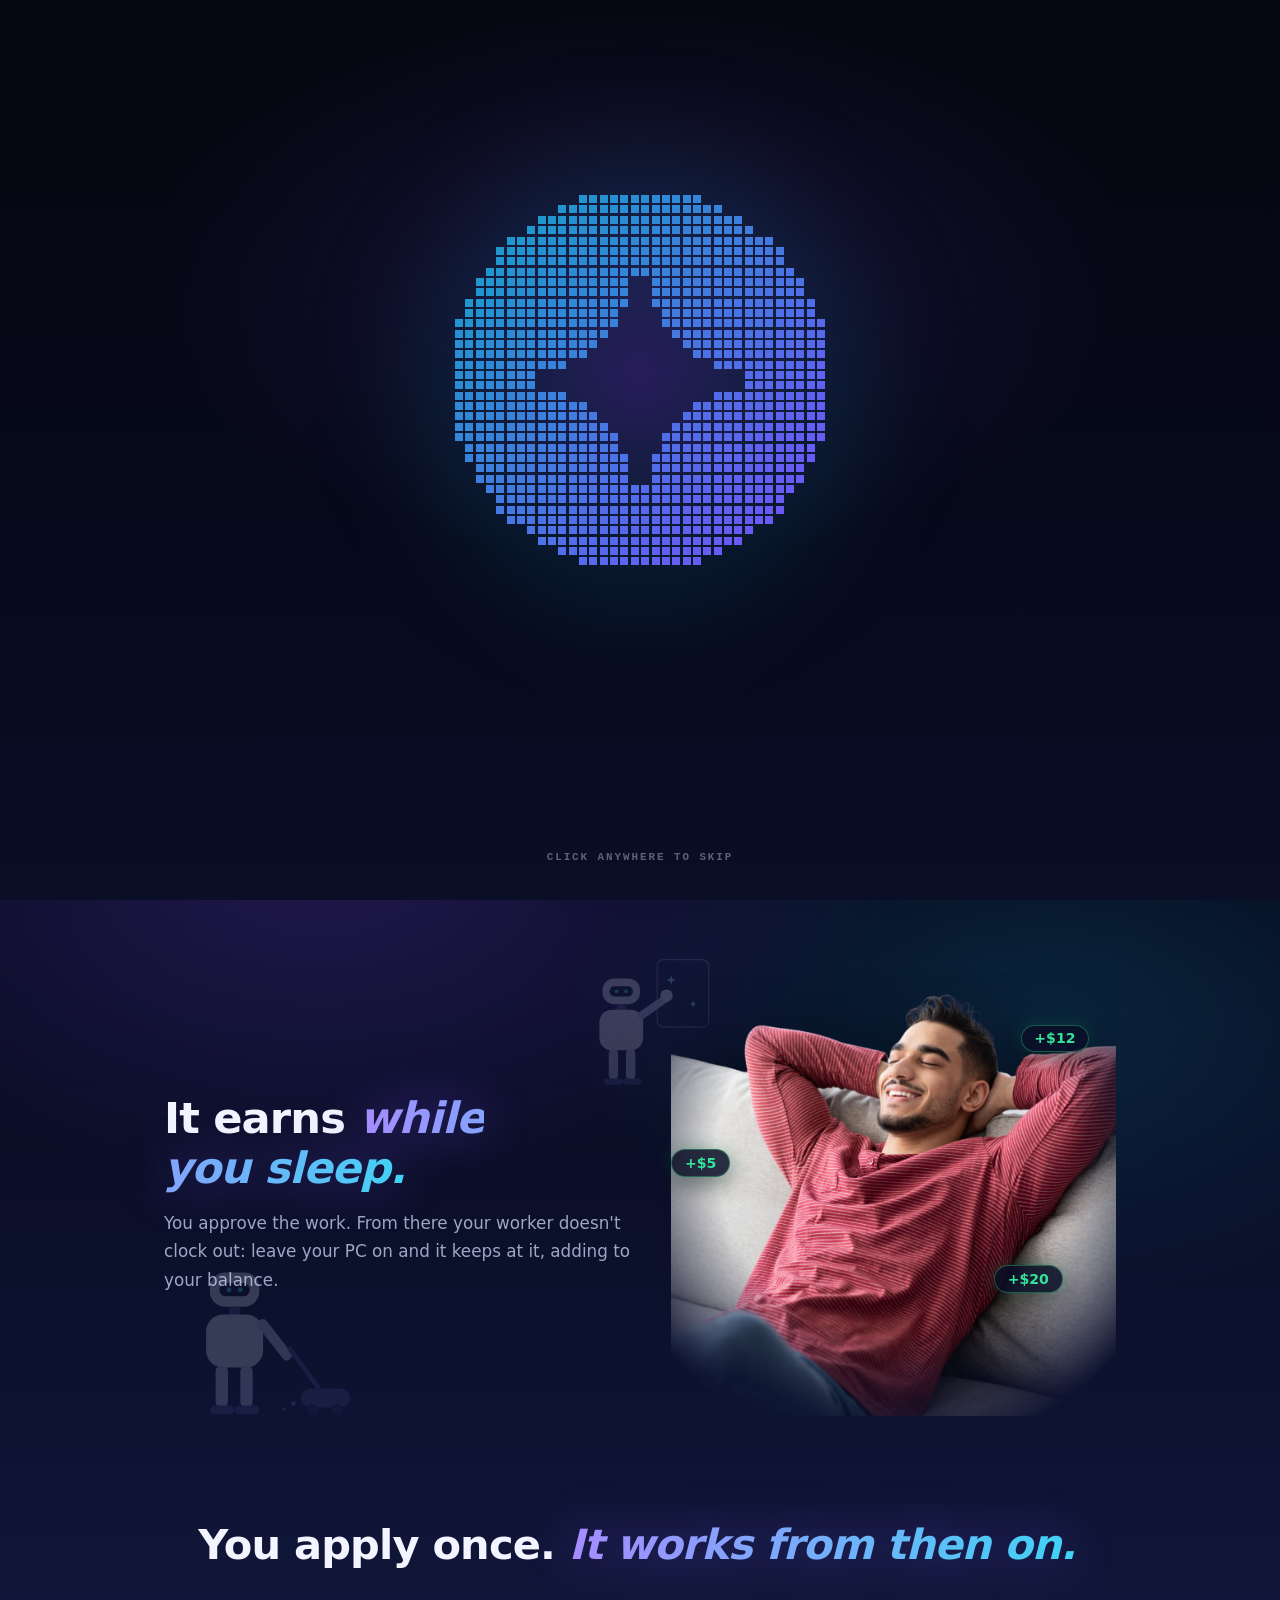
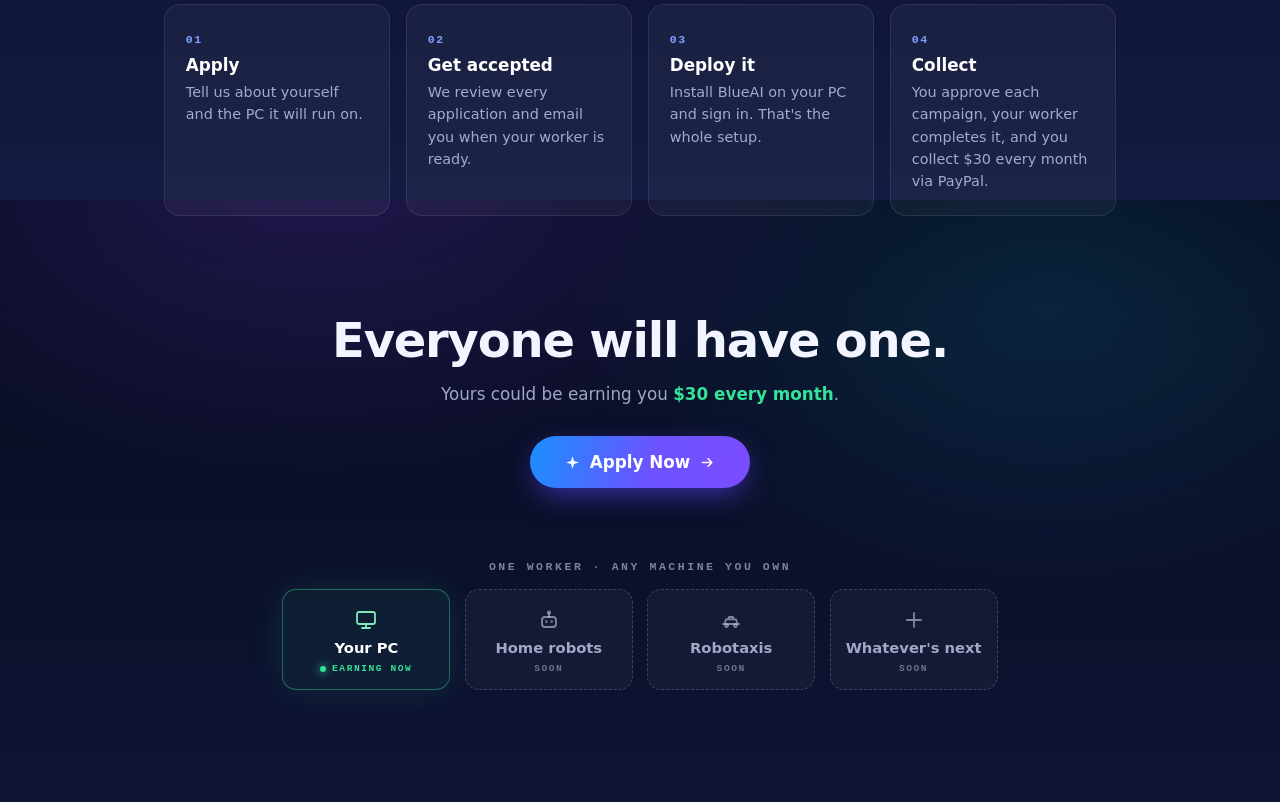
==== index.html @ 8553acde "﻿creator-brand: Version B homepage mock (The AI You Own) Single-file mock for the futuristic creator" ====
<!doctype html>
<html lang="en">
<head>
<meta charset="utf-8">
<meta name="viewport" content="width=device-width, initial-scale=1">
<title>The AI You Own</title>
<style>
  :root {
    --void: #05060f;
    --sky-top: #070a1e;
    --sky-mid: #0d1230;
    --sky-low: #141b42;
    --ink-inverse: #f2f5ff;
    --dim: rgba(214, 224, 255, 0.72);
    --mint: #34e39a;
    --iris: #7b4cff;
    --cyan: #0ea4c5;
    --grad-bright: linear-gradient(92deg, #a78bff 0%, #3fd4f5 100%);
    --cta-grad: linear-gradient(105deg, #1a90ff 0%, #6b53ff 55%, #7b4cff 100%);
    --mono: "Cascadia Code", Consolas, ui-monospace, monospace;
  }
  * { box-sizing: border-box; }
  html, body { height: 100%; }
  body {
    margin: 0;
    background:
      radial-gradient(900px 500px at 25% -5%, rgba(123, 76, 255, 0.22), transparent 65%),
      radial-gradient(800px 480px at 82% 12%, rgba(14, 164, 197, 0.16), transparent 60%),
      linear-gradient(180deg, var(--sky-top) 0%, var(--sky-mid) 55%, var(--sky-low) 100%);
    color: var(--ink-inverse);
    font-family: "Segoe UI", system-ui, -apple-system, sans-serif;
    min-height: 100vh;
    overflow-x: hidden;
  }
  body:not(.revealed) { overflow: hidden; }

  /* twinkling stars */
  .star {
    position: fixed; border-radius: 50%;
    background: #cdd8ff; opacity: 0.5;
    animation: twinkle 3.4s ease-in-out infinite;
  }
  @keyframes twinkle { 0%,100% { opacity: 0.15; } 50% { opacity: 0.65; } }

  main {
    position: relative;
    max-width: 1100px;
    margin: 0 auto;
    padding: 3.5rem 1.5rem 0;
    text-align: center;
  }

  h1 {
    font-size: clamp(2.4rem, 5vw, 3.9rem);
    font-weight: 800;
    letter-spacing: -0.03em;
    line-height: 1.12;
    max-width: 820px;
    margin: 0 auto 1.25rem;
    text-wrap: balance;
  }
  .grad {
    font-style: italic;
    padding-right: 0.15em;
    background: var(--grad-bright);
    -webkit-background-clip: text; background-clip: text; color: transparent;
    filter: drop-shadow(0 0 24px rgba(123, 76, 255, 0.45));
  }
  .sub {
    font-size: 1.15rem;
    line-height: 1.65;
    color: var(--dim);
    max-width: 640px;
    margin: 0 auto 2.2rem;
  }
  .sub b { color: var(--ink-inverse); font-weight: 650; }

  .btn {
    font: inherit; font-weight: 700; font-size: 1.05rem;
    color: #fff;
    background: var(--cta-grad);
    border: none; border-radius: 999px;
    padding: 1rem 2.2rem;
    cursor: pointer;
    display: inline-flex; align-items: center; gap: 0.6rem;
    box-shadow: 0 10px 30px -6px rgba(95, 70, 255, 0.65);
    transition: transform 0.18s ease, box-shadow 0.18s ease;
  }
  .btn:hover { transform: translateY(-2px); box-shadow: 0 18px 40px -8px rgba(95, 70, 255, 0.75); }
  .btn:focus-visible { outline: 2px solid #a78bff; outline-offset: 3px; }

  /* ---------------- scene: desk + PC, centered ---------------- */
  .scene {
    position: relative;
    width: min(980px, 96vw);
    height: 470px;
    margin: 1.6rem auto 0;
  }
  .scene::after {
    content: "";
    position: absolute; left: 50%; bottom: -30px;
    transform: translateX(-50%);
    width: 70%; height: 130px;
    background: radial-gradient(50% 100% at 50% 0%, rgba(123, 76, 255, 0.18), transparent 75%);
    pointer-events: none;
  }

  .desk { position: absolute; left: 50%; margin-left: -235px; bottom: 20px; height: 134px; width: 470px; z-index: 2; }
  .desk-top {
    height: 16px; border-radius: 8px;
    background: linear-gradient(180deg, #2c3468, #1b2148);
    border-top: 1px solid rgba(180, 196, 255, 0.35);
    box-shadow: 0 18px 40px -12px rgba(0, 0, 0, 0.6);
  }
  .desk-leg {
    position: absolute; top: 16px; width: 12px; height: 118px;
    background: linear-gradient(180deg, #232a55, #161c3e);
    border-radius: 0 0 5px 5px;
  }
  .desk-leg.l { left: 26px; }
  .desk-leg.r { right: 26px; }

  /* laptop, seen from behind: the lid faces us, the screen faces the worker */
  .laptop { position: absolute; left: 50%; margin-left: -150px; bottom: 150px; width: 300px; z-index: 3; }
  .lap-lid {
    position: relative;
    width: 300px; height: 170px;
    display: flex; align-items: center; justify-content: center;
    background: linear-gradient(180deg, #39427e, #20264f);
    border: 2px solid rgba(120, 135, 220, 0.35);
    border-bottom: none;
    border-radius: 18px 18px 4px 4px;
    /* screen light leaking around the lid from the side the worker sees */
    box-shadow:
      0 -12px 44px rgba(63, 212, 245, 0.16),
      0 0 90px rgba(123, 76, 255, 0.22),
      0 14px 30px -10px rgba(0, 0, 0, 0.55);
  }
  .lap-lid svg { filter: drop-shadow(0 0 16px rgba(123, 76, 255, 0.6)); opacity: 0.95; }
  .lap-base {
    width: 320px; height: 12px; margin-left: -10px;
    background: linear-gradient(180deg, #333c72, #1e2450);
    border-radius: 3px 3px 14px 14px;
    box-shadow: 0 14px 30px -10px rgba(0, 0, 0, 0.65);
  }

  .dot {
    width: 7px; height: 7px; border-radius: 50%; background: var(--mint);
    box-shadow: 0 0 8px var(--mint);
    animation: pulse 1.6s ease-in-out infinite;
  }
  @keyframes pulse { 0%,100% { opacity: 1; } 50% { opacity: 0.3; } }

  /* ---- floaters: the work drifts up from behind the lid ---- */
  .floaters {
    position: absolute; left: calc(50% - 255px); bottom: 330px; width: 235px; z-index: 6;
    opacity: 0; transition: opacity 0.6s ease 0.25s;
  }
  body.revealed .floaters { opacity: 1; }
  .task-float {
    display: flex; align-items: center; justify-content: space-between; gap: 0.6rem;
    background: rgba(13, 18, 48, 0.82);
    border: 1px solid rgba(255, 255, 255, 0.14);
    border-radius: 999px;
    padding: 0.5rem 0.95rem;
    font-size: 0.82rem;
    min-height: 38px;
    backdrop-filter: blur(6px);
    box-shadow: 0 12px 34px rgba(0, 0, 0, 0.45);
  }
  .task-float:empty { opacity: 0; }
  .task-float .lbl { display: flex; align-items: center; gap: 0.45rem; color: #dbe4ff; font-weight: 600; white-space: nowrap; }
  .task-float .lbl .tick { color: var(--mint); font-weight: 800; }
  .task-float .pay { color: var(--mint); font-weight: 800; font-variant-numeric: tabular-nums; }
  .task-float .bar { flex: 1; height: 4px; border-radius: 999px; background: rgba(255, 255, 255, 0.1); overflow: hidden; }
  .task-float .bar > i { display: block; height: 100%; width: 0%; background: var(--grad-bright); border-radius: 999px; transition: width 0.18s linear; }
  .task-float.toast {
    position: absolute; left: 0; right: 0; bottom: 52px;
    animation: floatUp 2.4s cubic-bezier(0.25, 0.6, 0.3, 1) forwards;
  }
  @keyframes floatUp {
    0% { opacity: 0; transform: translateY(12px); }
    12% { opacity: 1; transform: translateY(0); }
    60% { opacity: 0.9; }
    100% { opacity: 0; transform: translateY(-84px); }
  }
  @media (prefers-reduced-motion: reduce) { .task-float.toast { animation: none; } }

  /* earnings pill, floats at the PC's shoulder */
  .earnings {
    position: absolute; left: calc(50% + 185px); top: 22px; z-index: 5;
    display: flex; align-items: center; gap: 0.6rem;
    background: #ffffff;
    border-radius: 999px;
    padding: 0.55rem 1.2rem 0.55rem 0.65rem;
    box-shadow: 0 18px 50px -12px rgba(0, 0, 0, 0.65), 0 0 40px rgba(52, 227, 154, 0.25);
  }
  .earnings .coin {
    width: 32px; height: 32px; border-radius: 50%;
    background: rgba(18, 183, 106, 0.14); color: #0f9d58;
    display: flex; align-items: center; justify-content: center;
    font-weight: 800;
  }
  .earnings .label { font-family: var(--mono); font-size: 0.56rem; font-weight: 700; letter-spacing: 0.12em; text-transform: uppercase; color: #7a8496; }
  .earnings .amount { font-size: 1.2rem; font-weight: 800; color: #0f9d58; font-variant-numeric: tabular-nums; }
  .earnings.bump { animation: bump 0.35s ease; }
  @keyframes bump { 40% { transform: scale(1.09); } }

  .chip {
    position: absolute; z-index: 5;
    font-weight: 800; font-size: 0.9rem; color: var(--mint);
    text-shadow: 0 0 12px rgba(52, 227, 154, 0.6);
    pointer-events: none;
    transition: transform 0.7s cubic-bezier(0.3, 0.7, 0.4, 1), opacity 0.7s ease;
  }


  @media (max-width: 880px) {
    .scene { transform: scale(0.62); transform-origin: top center; height: 330px; }
  }

  /* ---------------- the worker: a robot at its station ----------------
     Dormant until the intro's core docks into its chest socket; then the eyes
     light, the chest emblem appears, and it runs the PC in front of it. */
  .bot {
    position: absolute; left: 50%; margin-left: -170px; bottom: 22px; width: 340px; z-index: 1;
    filter: drop-shadow(0 16px 36px rgba(0, 0, 0, 0.5)) drop-shadow(0 0 26px rgba(63, 212, 245, 0.1));
  }
  .bot svg { display: block; width: 100%; height: auto; }
  .bot .eye { opacity: 0.12; transition: opacity 0.5s ease; }
  .bot .emblem {
    opacity: 0; transform: scale(0.6);
    transform-box: fill-box; transform-origin: center;
    transition: opacity 0.5s ease 0.15s, transform 0.5s ease 0.15s;
  }
  .bot.awake .eye { opacity: 1; filter: drop-shadow(0 0 6px rgba(63, 212, 245, 0.9)); }
  .bot.awake .emblem { opacity: 1; transform: scale(1); }
  .bot.awake .eyes {
    transform-box: fill-box; transform-origin: center;
    animation: blink 5.2s ease-in-out infinite;
  }
  @keyframes blink { 0%, 93%, 100% { transform: scaleY(1); } 95.5% { transform: scaleY(0.12); } 98% { transform: scaleY(1); } }
  body.revealed .bot { animation: botBob 4.5s ease-in-out infinite; }
  @keyframes botBob { 0%, 100% { transform: translateY(0); } 50% { transform: translateY(-5px); } }

  /* ---------------- fleet: the asset slots ----------------
     One live slot (the PC, earning) and dashed empty slots. The dashes are the
     vision: sockets this same worker plugs into next. */
  .fleet { max-width: 1000px; margin: 0 auto; padding: 0 1.5rem 7rem; text-align: center; }
  .fleet-label {
    font-family: var(--mono);
    font-size: 0.72rem; font-weight: 600;
    letter-spacing: 0.22em; text-transform: uppercase;
    color: rgba(214, 224, 255, 0.55);
    margin: 0 0 1rem;
  }
  .fleet-row {
    display: flex; flex-wrap: wrap; justify-content: center; gap: 0.9rem;
  }
  .slot {
    display: flex; flex-direction: column; align-items: center; gap: 0.45rem;
    width: 168px; padding: 1.1rem 0.8rem 0.95rem;
    border-radius: 14px;
    background: rgba(255, 255, 255, 0.035);
    border: 1px dashed rgba(255, 255, 255, 0.18);
  }
  .slot svg { color: rgba(214, 224, 255, 0.55); }
  .slot-name { font-size: 0.92rem; font-weight: 700; color: var(--dim); }
  .slot-tag {
    font-family: var(--mono); font-size: 0.6rem; font-weight: 700;
    letter-spacing: 0.16em; text-transform: uppercase;
    color: rgba(214, 224, 255, 0.45);
    display: inline-flex; align-items: center; gap: 0.35rem;
  }
  .slot.live {
    border: 1px solid rgba(52, 227, 154, 0.4);
    background: rgba(52, 227, 154, 0.06);
    box-shadow: 0 0 34px rgba(52, 227, 154, 0.12);
  }
  .slot.live svg { color: #7fe9bd; }
  .slot.live .slot-name { color: #fff; }
  .slot.live .slot-tag { color: var(--mint); }
  .tick-dot {
    display: inline-block; width: 6px; height: 6px; border-radius: 50%;
    background: var(--mint); box-shadow: 0 0 8px var(--mint);
  }

  /* ---------------- boot intro: the agent is born, then docks into the PC ----------------
     An opaque backdrop hides the page; the pixel logo (Arpit's boot.js port) assembles
     huge in the viewport as THE AGENT, introduces itself, then flies down and shrinks
     into the laptop screen while the backdrop dissolves to reveal the scene. */
  .backdrop {
    position: fixed; inset: 0; z-index: 70; pointer-events: none;
    background:
      radial-gradient(700px 420px at 50% 30%, rgba(123, 76, 255, 0.14), transparent 70%),
      linear-gradient(180deg, var(--void) 0%, #070a1c 60%, #0a0e26 100%);
    transition: opacity 1s ease;
  }
  .backdrop.gone { opacity: 0; }
  body.revealed .backdrop { display: none; }

  #core-cv {
    /* width/height 100% is load-bearing: without it the canvas renders at its
       dpr-scaled intrinsic size and every draw lands offset on scaled displays */
    position: fixed; inset: 0; width: 100%; height: 100%; display: block;
    z-index: 80; pointer-events: none;
    transition: opacity 0.45s ease;
  }
  #core-cv.out { opacity: 0; }
  body.revealed.settled #core-cv { display: none; }

  .beat {
    position: fixed; left: 0; right: 0; z-index: 85;
    text-align: center; padding: 0 1.5rem;
    font-size: clamp(1.45rem, 3.2vw, 2.05rem);
    font-weight: 800; letter-spacing: -0.015em; color: #fff;
    opacity: 0; transform: translateY(10px);
    transition: opacity 0.55s ease, transform 0.55s ease;
    pointer-events: none;
    text-wrap: balance;
  }
  .beat.on { opacity: 1; transform: none; }
  body.revealed .beat { display: none; }

  .skip {
    position: fixed; bottom: 26px; left: 0; right: 0; z-index: 85;
    text-align: center;
    font-family: var(--mono); font-size: 0.68rem; font-weight: 600;
    letter-spacing: 0.18em; text-transform: uppercase;
    color: rgba(214, 224, 255, 0.4);
    opacity: 0; animation: hintIn 0.7s ease 2s forwards;
    pointer-events: none;
  }
  @keyframes hintIn { to { opacity: 1; } }
  body.revealed .skip { display: none; }


  /* staged reveal of the page copy once the agent has docked */
  .rv {
    opacity: 0; transform: translateY(18px);
    transition: opacity 0.8s cubic-bezier(0.25, 0.8, 0.35, 1), transform 0.8s cubic-bezier(0.25, 0.8, 0.35, 1);
  }
  body.revealed .rv { opacity: 1; transform: none; }
  .d1 { transition-delay: 0.05s; }
  .d2 { transition-delay: 0.2s; }
  .d3 { transition-delay: 0.32s; }
  .d4 { transition-delay: 0.5s; }
  .d5 { transition-delay: 0.65s; }

  /* bottom-right dock: time-of-day chip + mini money counter on scroll */
  .dock {
    position: fixed; right: 18px; bottom: 18px; z-index: 60;
    display: flex; flex-direction: column; align-items: flex-end; gap: 0.55rem;
    pointer-events: none;
  }
  .time-chip {
    display: flex; align-items: center; gap: 0.45rem;
    background: rgba(13, 18, 48, 0.78);
    border: 1px solid rgba(255, 255, 255, 0.12);
    border-radius: 999px;
    padding: 0.45rem 0.95rem;
    font-size: 0.82rem; color: var(--dim);
    backdrop-filter: blur(6px);
  }
  .mini {
    display: flex; align-items: center; gap: 0.5rem;
    background: #ffffff; border-radius: 999px;
    padding: 0.45rem 1rem 0.45rem 0.55rem;
    box-shadow: 0 14px 40px -10px rgba(0, 0, 0, 0.6), 0 0 30px rgba(52, 227, 154, 0.2);
    opacity: 0; transform: translateY(16px);
    transition: opacity 0.4s ease, transform 0.4s ease;
  }
  .mini.show { opacity: 1; transform: none; }
  .mini .coin {
    width: 26px; height: 26px; border-radius: 50%;
    background: rgba(18, 183, 106, 0.14); color: #0f9d58;
    display: flex; align-items: center; justify-content: center;
    font-weight: 800; font-size: 0.8rem;
  }
  .mini .mini-amt { font-weight: 800; color: #0f9d58; font-variant-numeric: tabular-nums; }

  /* ---------------- below the fold ---------------- */
  .sleep {
    position: relative;
    max-width: 1000px; margin: 7rem auto 0; padding: 0 1.5rem;
    display: grid; grid-template-columns: 1.05fr 1fr; gap: 2.5rem; align-items: center;
  }
  .sleep-copy, .sleep-visual { position: relative; z-index: 1; }
  /* ghost crew: the same worker in other bodies, faintly on the job behind him */
  .sleep-bg { position: absolute; inset: 0; pointer-events: none; z-index: 0; }
  .ghost-bot { position: absolute; opacity: 0.2; }
  .ghost-bot svg { display: block; width: 100%; height: auto; }
  .ghost-bot.vac { left: 3%; bottom: -10px; width: 190px; animation: vacRoam 9s ease-in-out infinite alternate; }
  @keyframes vacRoam { from { transform: translateX(0); } to { transform: translateX(48px); } }
  .ghost-bot.wipe { left: 45%; top: -16px; width: 125px; }
  .ghost-bot.wipe .wipe-arm {
    transform-box: fill-box; transform-origin: 15% 25%;
    animation: wiping 2.4s ease-in-out infinite alternate;
  }
  @keyframes wiping { from { transform: rotate(-9deg); } to { transform: rotate(10deg); } }
  .sleep-copy { text-align: left; }
  .sleep-copy h2 {
    font-size: clamp(1.9rem, 3.8vw, 2.7rem); font-weight: 800;
    letter-spacing: -0.02em; margin: 0 0 1rem; text-wrap: balance;
  }
  .sleep-copy p { color: var(--dim); font-size: 1.05rem; line-height: 1.7; margin: 0; max-width: 46ch; }
  .sleep-visual { position: relative; }
  .sleep-visual img {
    width: 100%; display: block;
    -webkit-mask-image: radial-gradient(100% 100% at 50% 42%, black 40%, transparent 67%);
    mask-image: radial-gradient(100% 100% at 50% 42%, black 40%, transparent 67%);
    filter: drop-shadow(0 26px 50px rgba(0, 0, 0, 0.55));
  }
  .float-chip {
    position: absolute;
    font-weight: 800; font-size: 0.88rem; color: var(--mint);
    background: rgba(10, 15, 38, 0.85);
    border: 1px solid rgba(52, 227, 154, 0.35);
    border-radius: 999px; padding: 0.3rem 0.8rem;
    box-shadow: 0 8px 24px rgba(0, 0, 0, 0.45), 0 0 18px rgba(52, 227, 154, 0.18);
    animation: bob 5s ease-in-out infinite;
  }
  .float-chip.c1 { top: 12%; right: 6%; }
  .float-chip.c2 { top: 40%; left: 0; animation-delay: 1.6s; }
  .float-chip.c3 { top: 66%; right: 12%; animation-delay: 3.1s; }
  @keyframes bob { 0%,100% { transform: translateY(0); } 50% { transform: translateY(-10px); } }
  @media (max-width: 780px) {
    .sleep { grid-template-columns: 1fr; }
    .sleep-copy { text-align: center; }
    .sleep-copy p { margin: 0 auto; }
    .sleep-bg { display: none; }
  }

  .below { max-width: 1000px; margin: 6.5rem auto 0; padding: 0 1.5rem; text-align: center; }
  .below h2 {
    font-size: clamp(1.8rem, 3.6vw, 2.6rem); font-weight: 800;
    letter-spacing: -0.02em; margin: 0 0 2.2rem; text-wrap: balance;
  }
  .steps { display: grid; grid-template-columns: repeat(auto-fit, minmax(210px, 1fr)); gap: 1rem; }
  .step {
    background: rgba(255, 255, 255, 0.04);
    border: 1px solid rgba(255, 255, 255, 0.09);
    border-radius: 16px; padding: 1.4rem 1.3rem; text-align: left;
  }
  .step .n { font-family: var(--mono); font-size: 0.72rem; font-weight: 800; letter-spacing: 0.14em; color: #7da2ff; }
  .step h3 { margin: 0.5rem 0 0.4rem; font-size: 1.05rem; color: #fff; }
  .step p { margin: 0; font-size: 0.9rem; line-height: 1.55; color: var(--dim); }

  .closer { text-align: center; padding: 6rem 1.5rem 4.5rem; }
  .closer h2 { font-size: clamp(2rem, 4.5vw, 3rem); font-weight: 800; letter-spacing: -0.025em; margin: 0 0 1rem; }
  .closer p { color: var(--dim); font-size: 1.05rem; margin: 0 0 2rem; }
  .closer p b { color: var(--mint); font-variant-numeric: tabular-nums; }

  @media (prefers-reduced-motion: reduce) {
    .star, .dot, .float-chip, .skip, .bot, .bot.awake .eyes, .ghost-bot.vac, .ghost-bot.wipe .wipe-arm { animation: none; }
    .chip { transition: none; }
    .rv, .floaters, .beat, #core-cv { transition: none; }
  }
</style>
</head>
<body>

<span class="star" style="left:8%;  top:12%; width:3px; height:3px;"></span>
<span class="star" style="left:22%; top:30%; width:2px; height:2px; animation-delay:0.8s;"></span>
<span class="star" style="left:76%; top:9%;  width:3px; height:3px; animation-delay:1.5s;"></span>
<span class="star" style="left:90%; top:34%; width:2px; height:2px; animation-delay:2.2s;"></span>
<span class="star" style="left:58%; top:6%;  width:2px; height:2px; animation-delay:0.4s;"></span>
<span class="star" style="left:38%; top:14%; width:2px; height:2px; animation-delay:1.1s;"></span>

<main>
  <h1 class="rv d1">Own an AI that <span class="grad">works for you.</span></h1>
  <p class="sub rv d2">BlueAI is an AI worker you deploy on your own PC. It finds real work from brands, completes it, and pays you.</p>
  <div class="rv d3">
    <button class="btn">
      <svg width="15" height="15" viewBox="0 0 24 24" fill="#fff" aria-hidden="true"><path d="M12 2l2.4 7.6L22 12l-7.6 2.4L12 22l-2.4-7.6L2 12l7.6-2.4z"/></svg>
      Apply Now
      <svg width="15" height="15" viewBox="0 0 24 24" fill="none" stroke="#fff" stroke-width="2.4" stroke-linecap="round" stroke-linejoin="round" aria-hidden="true"><path d="M4 12h15M13 6l6 6-6 6"/></svg>
    </button>
  </div>

  <div class="scene" id="scene">
    <div class="earnings rv d5" id="earnings">
      <span class="coin">$</span>
      <span style="text-align:left;">
        <span class="label">Earned</span><br>
        <span class="amount" id="amount">$118</span>
      </span>
    </div>

    <div class="desk">
      <div class="desk-top"></div>
      <div class="desk-leg l"></div>
      <div class="desk-leg r"></div>
    </div>
    <div class="laptop">
      <div class="lap-lid">
        <svg width="56" height="56" viewBox="0 0 24 24" aria-hidden="true">
          <defs><linearGradient id="lid1" x1="0" y1="0" x2="1" y2="1">
            <stop offset="0" stop-color="#a78bff"/><stop offset="1" stop-color="#3fd4f5"/>
          </linearGradient></defs>
          <path d="M12 2l2.4 7.6L22 12l-7.6 2.4L12 22l-2.4-7.6L2 12l7.6-2.4z" fill="url(#lid1)"/>
        </svg>
      </div>
      <div class="lap-base"></div>
    </div>

    <!-- the work, drifting up from behind the lid -->
    <div class="floaters">
      <div class="task-float" id="working-float"></div>
    </div>

    <!-- the worker: a humanoid behind the desk, hands on the keyboard, dormant
         until the intro's core docks into its chest -->
    <div class="bot" id="bot">
      <svg viewBox="0 0 340 444" aria-hidden="true">
        <defs>
          <linearGradient id="botShell" x1="0" y1="0" x2="0" y2="1">
            <stop offset="0" stop-color="#eef1fd"/><stop offset="1" stop-color="#c3cdf0"/>
          </linearGradient>
          <linearGradient id="botShellD" x1="0" y1="0" x2="0" y2="1">
            <stop offset="0" stop-color="#d9dff7"/><stop offset="1" stop-color="#aab4dd"/>
          </linearGradient>
          <linearGradient id="botEmblem" x1="0" y1="0" x2="1" y2="1">
            <stop offset="0" stop-color="#a78bff"/><stop offset="1" stop-color="#3fd4f5"/>
          </linearGradient>
        </defs>
        <!-- legs, dim, visible in the gap under the desk -->
        <rect x="135" y="300" width="22" height="112" rx="10" fill="#232a55"/>
        <rect x="183" y="300" width="22" height="112" rx="10" fill="#232a55"/>
        <rect x="127" y="412" width="40" height="14" rx="7" fill="#2a3161"/>
        <rect x="173" y="412" width="40" height="14" rx="7" fill="#2a3161"/>
        <!-- arms angle inward; the forearms vanish behind the laptop lid -->
        <g fill="url(#botShellD)" stroke="rgba(90,102,170,0.45)" stroke-width="1.5">
          <rect x="88" y="112" width="20" height="86" rx="10" transform="rotate(-18 98 112)"/>
          <rect x="232" y="112" width="20" height="86" rx="10" transform="rotate(18 242 112)"/>
        </g>
        <circle cx="99" cy="112" r="15" fill="#454f8c"/>
        <circle cx="241" cy="112" r="15" fill="#454f8c"/>
        <!-- torso -->
        <rect x="95" y="96" width="150" height="150" rx="30" fill="url(#botShell)" stroke="rgba(90,102,170,0.5)" stroke-width="1.5"/>
        <rect x="140" y="84" width="60" height="16" rx="8" fill="#454f8c"/>
        <!-- chest socket: the intro's dock target -->
        <circle id="chest-socket" cx="170" cy="124" r="18" fill="#0a0f26" stroke="rgba(63,212,245,0.45)" stroke-width="2"/>
        <g class="emblem">
          <circle cx="170" cy="124" r="12" fill="url(#botEmblem)"/>
          <path d="M170 116l1.8 6.2 6.2 1.8-6.2 1.8-1.8 6.2-1.8-6.2-6.2-1.8 6.2-1.8z" fill="#0a0f26"/>
        </g>
        <path d="M125 200h90" stroke="rgba(90,102,170,0.35)" stroke-width="1.5"/>
        <!-- neck + head -->
        <rect x="158" y="66" width="24" height="26" rx="9" fill="#454f8c"/>
        <rect x="112" y="4" width="116" height="74" rx="30" fill="url(#botShell)" stroke="rgba(90,102,170,0.5)" stroke-width="1.5"/>
        <rect x="128" y="26" width="84" height="34" rx="17" fill="#0a0f26"/>
        <g class="eyes">
          <circle class="eye" cx="156" cy="43" r="6.5" fill="#3fd4f5"/>
          <circle class="eye" cx="184" cy="43" r="6.5" fill="#3fd4f5"/>
        </g>
        <rect x="104" y="30" width="12" height="26" rx="6" fill="#454f8c"/>
        <rect x="224" y="30" width="12" height="26" rx="6" fill="#454f8c"/>
      </svg>
    </div>

  </div>

</main>

<section class="sleep">
  <!-- ghost crew: faint robots on the job while he rests -->
  <div class="sleep-bg" aria-hidden="true">
    <div class="ghost-bot vac">
      <svg viewBox="0 0 200 170">
        <rect x="42" y="8" width="52" height="36" rx="16" fill="#dfe5f8"/>
        <rect x="52" y="19" width="32" height="14" rx="7" fill="#0a0f26"/>
        <circle cx="62" cy="26" r="2.6" fill="#3fd4f5"/>
        <circle cx="74" cy="26" r="2.6" fill="#3fd4f5"/>
        <rect x="62" y="44" width="12" height="10" rx="4" fill="#454f8c"/>
        <rect x="38" y="52" width="60" height="56" rx="18" fill="#dfe5f8"/>
        <rect x="90" y="58" width="11" height="52" rx="5" fill="#c3cdf0" transform="rotate(-38 95 60)"/>
        <line x1="126" y1="88" x2="158" y2="132" stroke="#454f8c" stroke-width="5" stroke-linecap="round"/>
        <rect x="138" y="130" width="52" height="20" rx="10" fill="#454f8c"/>
        <circle cx="150" cy="152" r="6" fill="#2a3161"/>
        <circle cx="176" cy="152" r="6" fill="#2a3161"/>
        <circle cx="130" cy="146" r="2.5" fill="#8fa2e6" opacity="0.7"/>
        <circle cx="120" cy="152" r="2" fill="#8fa2e6" opacity="0.5"/>
        <rect x="48" y="106" width="13" height="44" rx="6" fill="#c3cdf0"/>
        <rect x="74" y="106" width="13" height="44" rx="6" fill="#c3cdf0"/>
        <rect x="42" y="148" width="26" height="9" rx="4.5" fill="#454f8c"/>
        <rect x="68" y="148" width="26" height="9" rx="4.5" fill="#454f8c"/>
      </svg>
    </div>
    <div class="ghost-bot wipe">
      <svg viewBox="0 0 160 170">
        <rect x="86" y="6" width="66" height="86" rx="8" fill="none" stroke="rgba(214,224,255,0.5)" stroke-width="1.5"/>
        <path d="M104 26l1.5 4.5 4.5 1.5-4.5 1.5-1.5 4.5-1.5-4.5-4.5-1.5 4.5-1.5z" fill="#9fe8ff"/>
        <path d="M132 58l1.2 3.6 3.6 1.2-3.6 1.2-1.2 3.6-1.2-3.6-3.6-1.2 3.6-1.2z" fill="#9fe8ff"/>
        <rect x="16" y="30" width="48" height="33" rx="15" fill="#dfe5f8"/>
        <rect x="25" y="40" width="30" height="13" rx="6.5" fill="#0a0f26"/>
        <circle cx="34" cy="46.5" r="2.4" fill="#3fd4f5"/>
        <circle cx="46" cy="46.5" r="2.4" fill="#3fd4f5"/>
        <rect x="34" y="63" width="12" height="9" rx="4" fill="#454f8c"/>
        <rect x="12" y="70" width="56" height="52" rx="16" fill="#dfe5f8"/>
        <g class="wipe-arm">
          <rect x="60" y="74" width="10" height="46" rx="5" fill="#c3cdf0" transform="rotate(-125 65 78)"/>
          <circle cx="98" cy="52" r="8" fill="#eef1fd"/>
        </g>
        <rect x="24" y="120" width="12" height="40" rx="6" fill="#c3cdf0"/>
        <rect x="46" y="120" width="12" height="40" rx="6" fill="#c3cdf0"/>
        <rect x="18" y="158" width="24" height="8" rx="4" fill="#454f8c"/>
        <rect x="42" y="158" width="24" height="8" rx="4" fill="#454f8c"/>
      </svg>
    </div>
  </div>
  <div class="sleep-copy">
    <h2>It earns <span class="grad">while you sleep.</span></h2>
    <p>You approve the work. From there your worker doesn't clock out: leave your PC on and it keeps at it, adding to your balance.</p>
  </div>
  <div class="sleep-visual">
    <img src="[data-uri]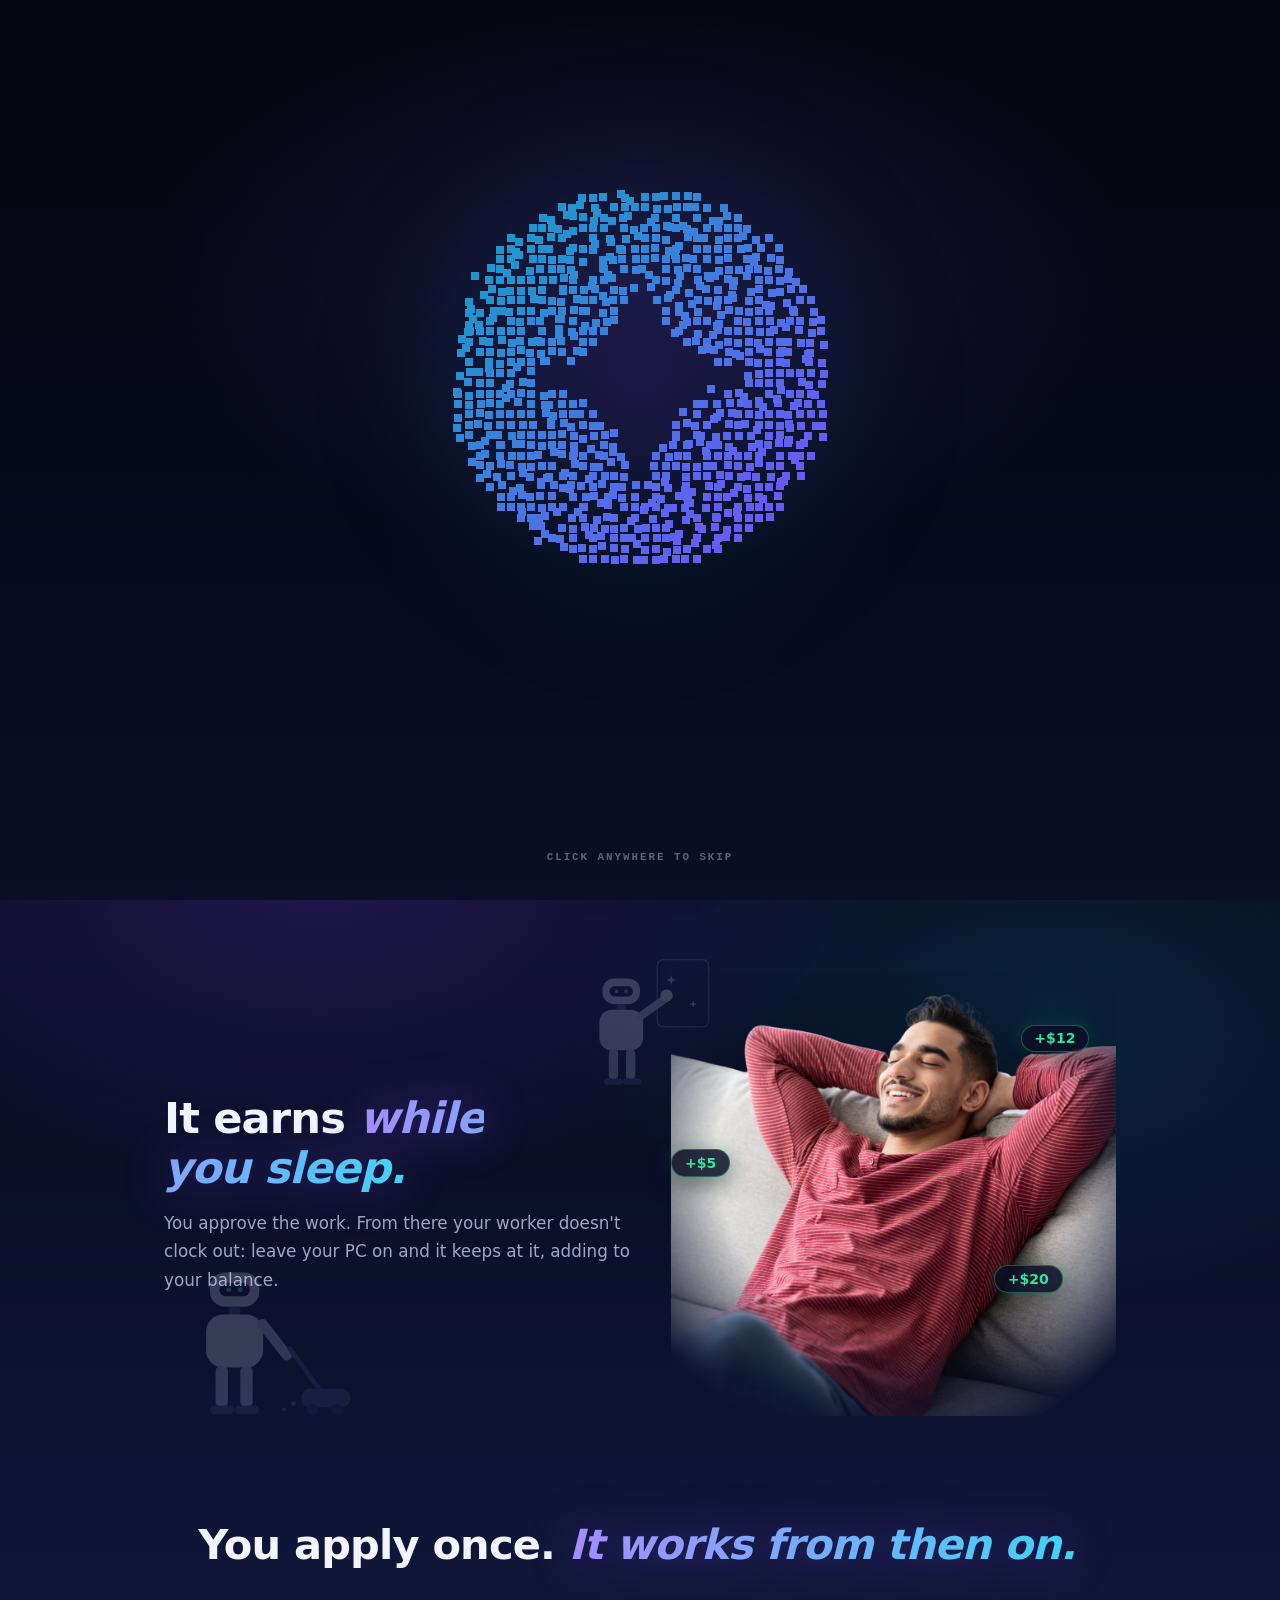
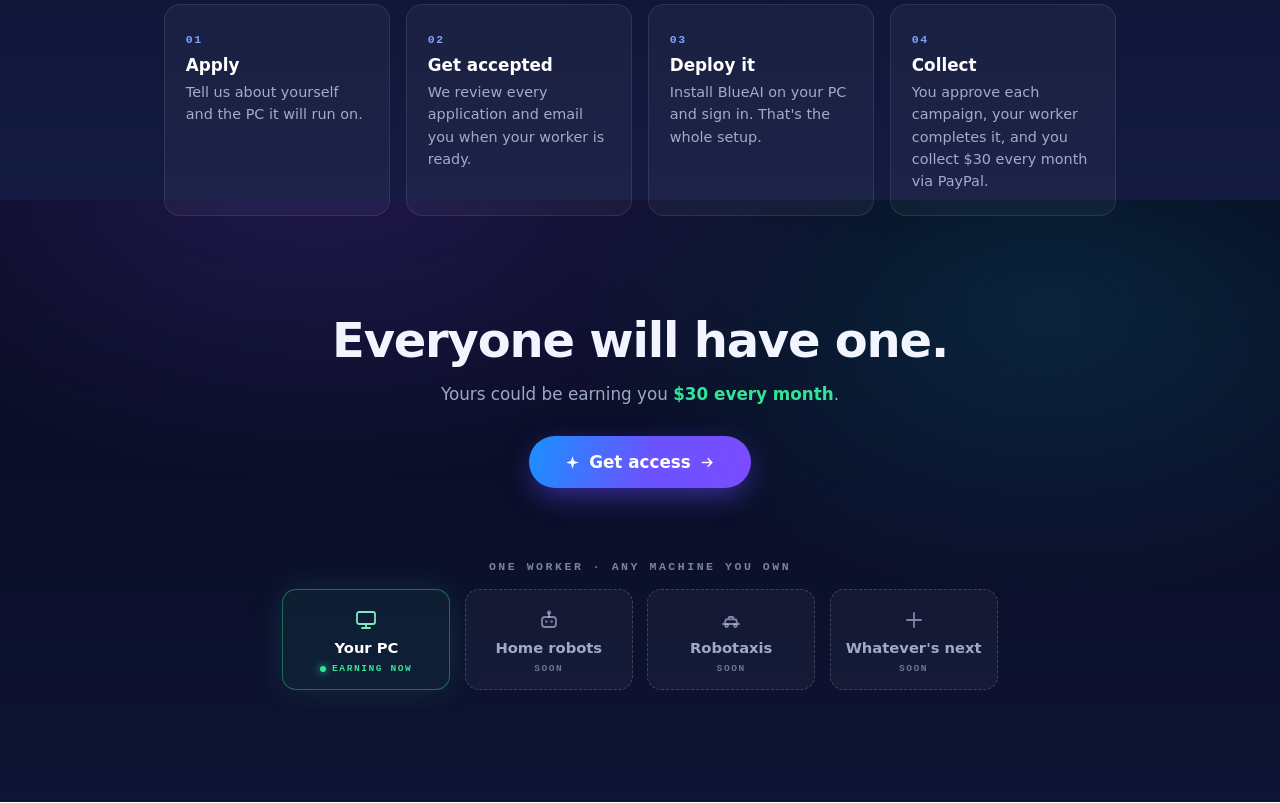
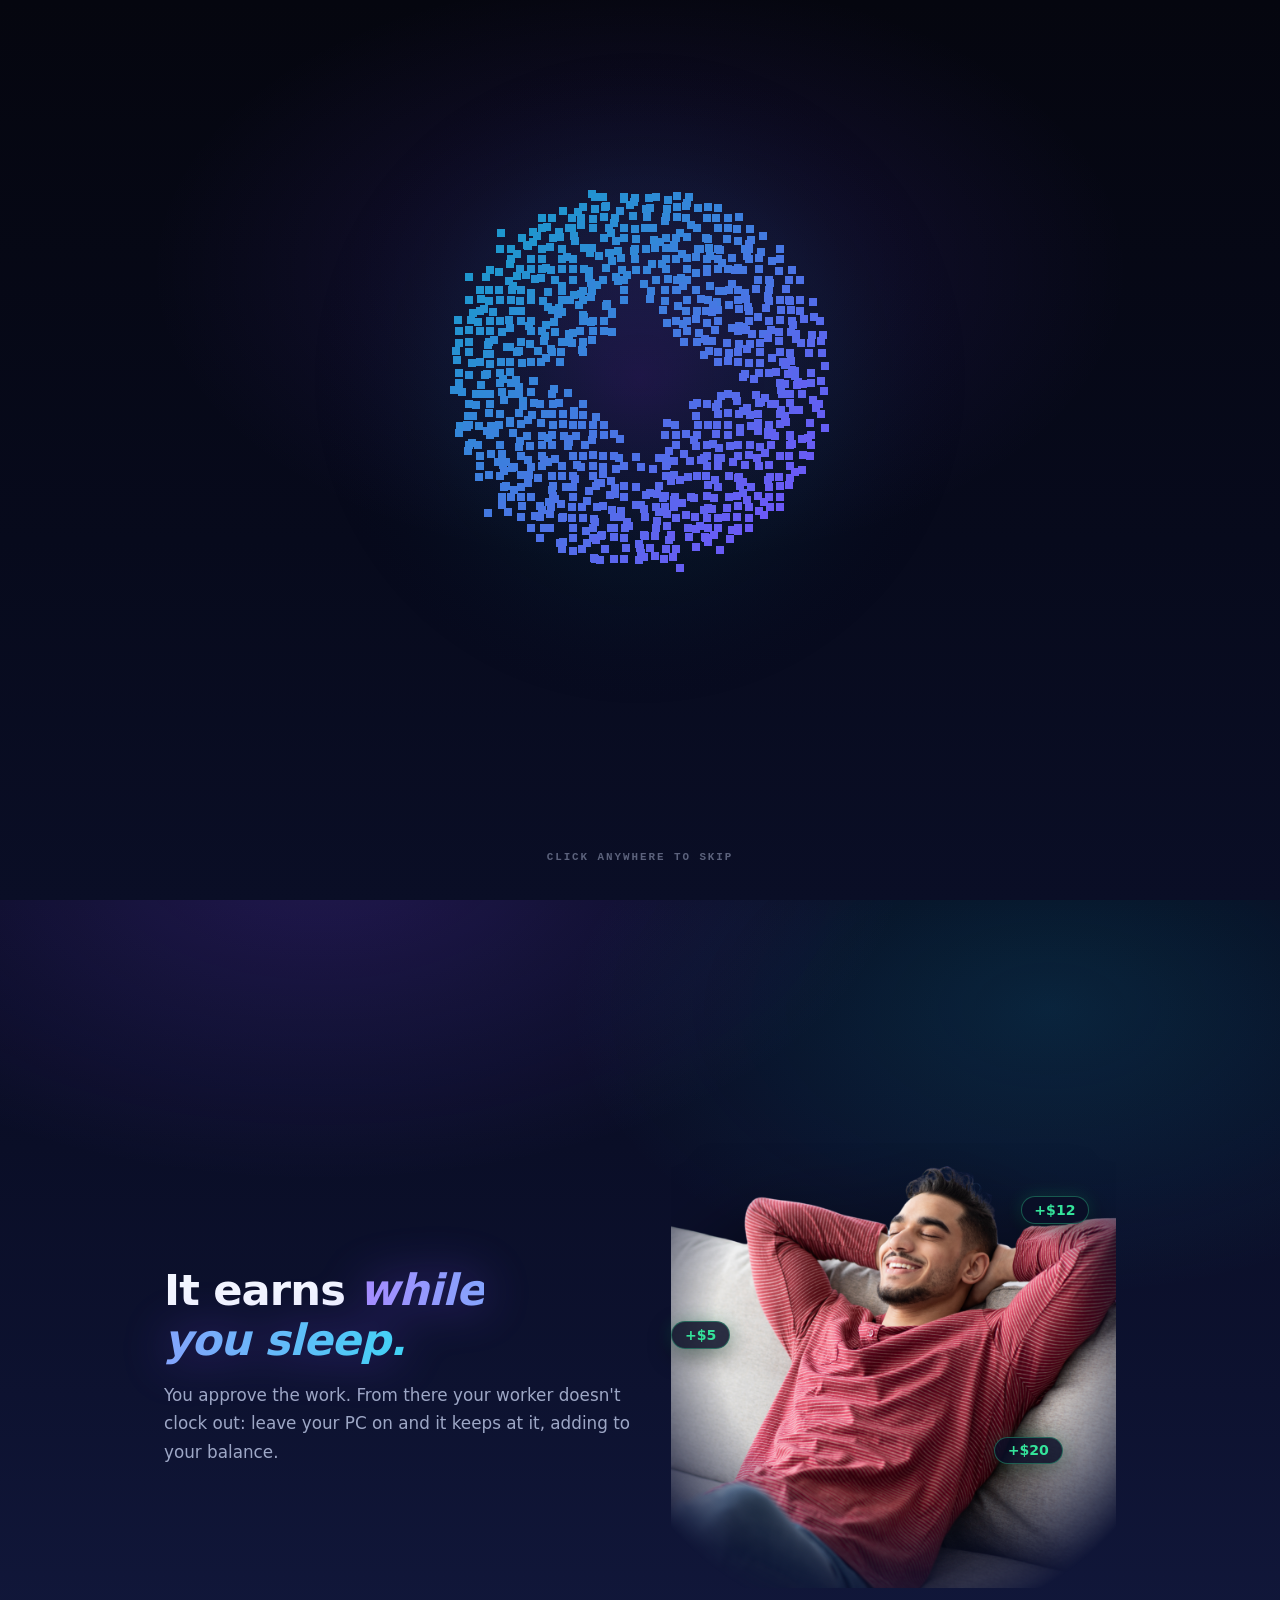
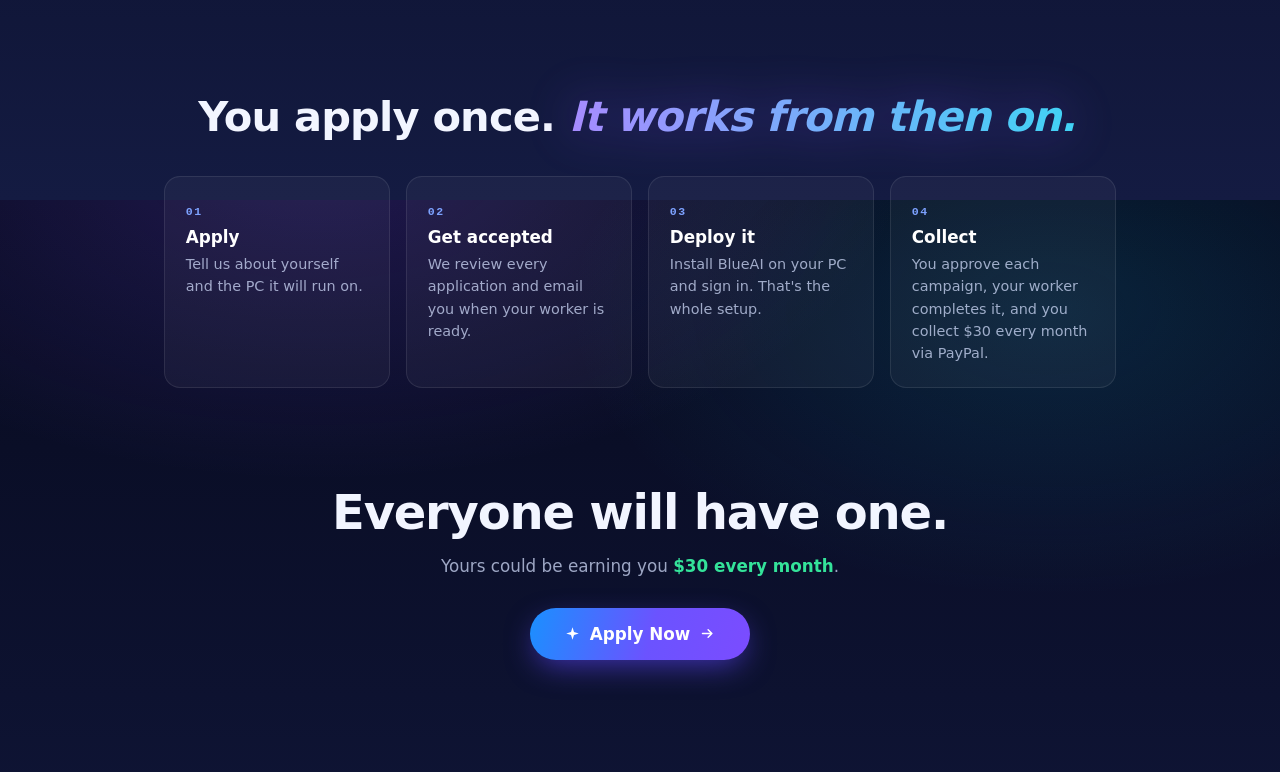
